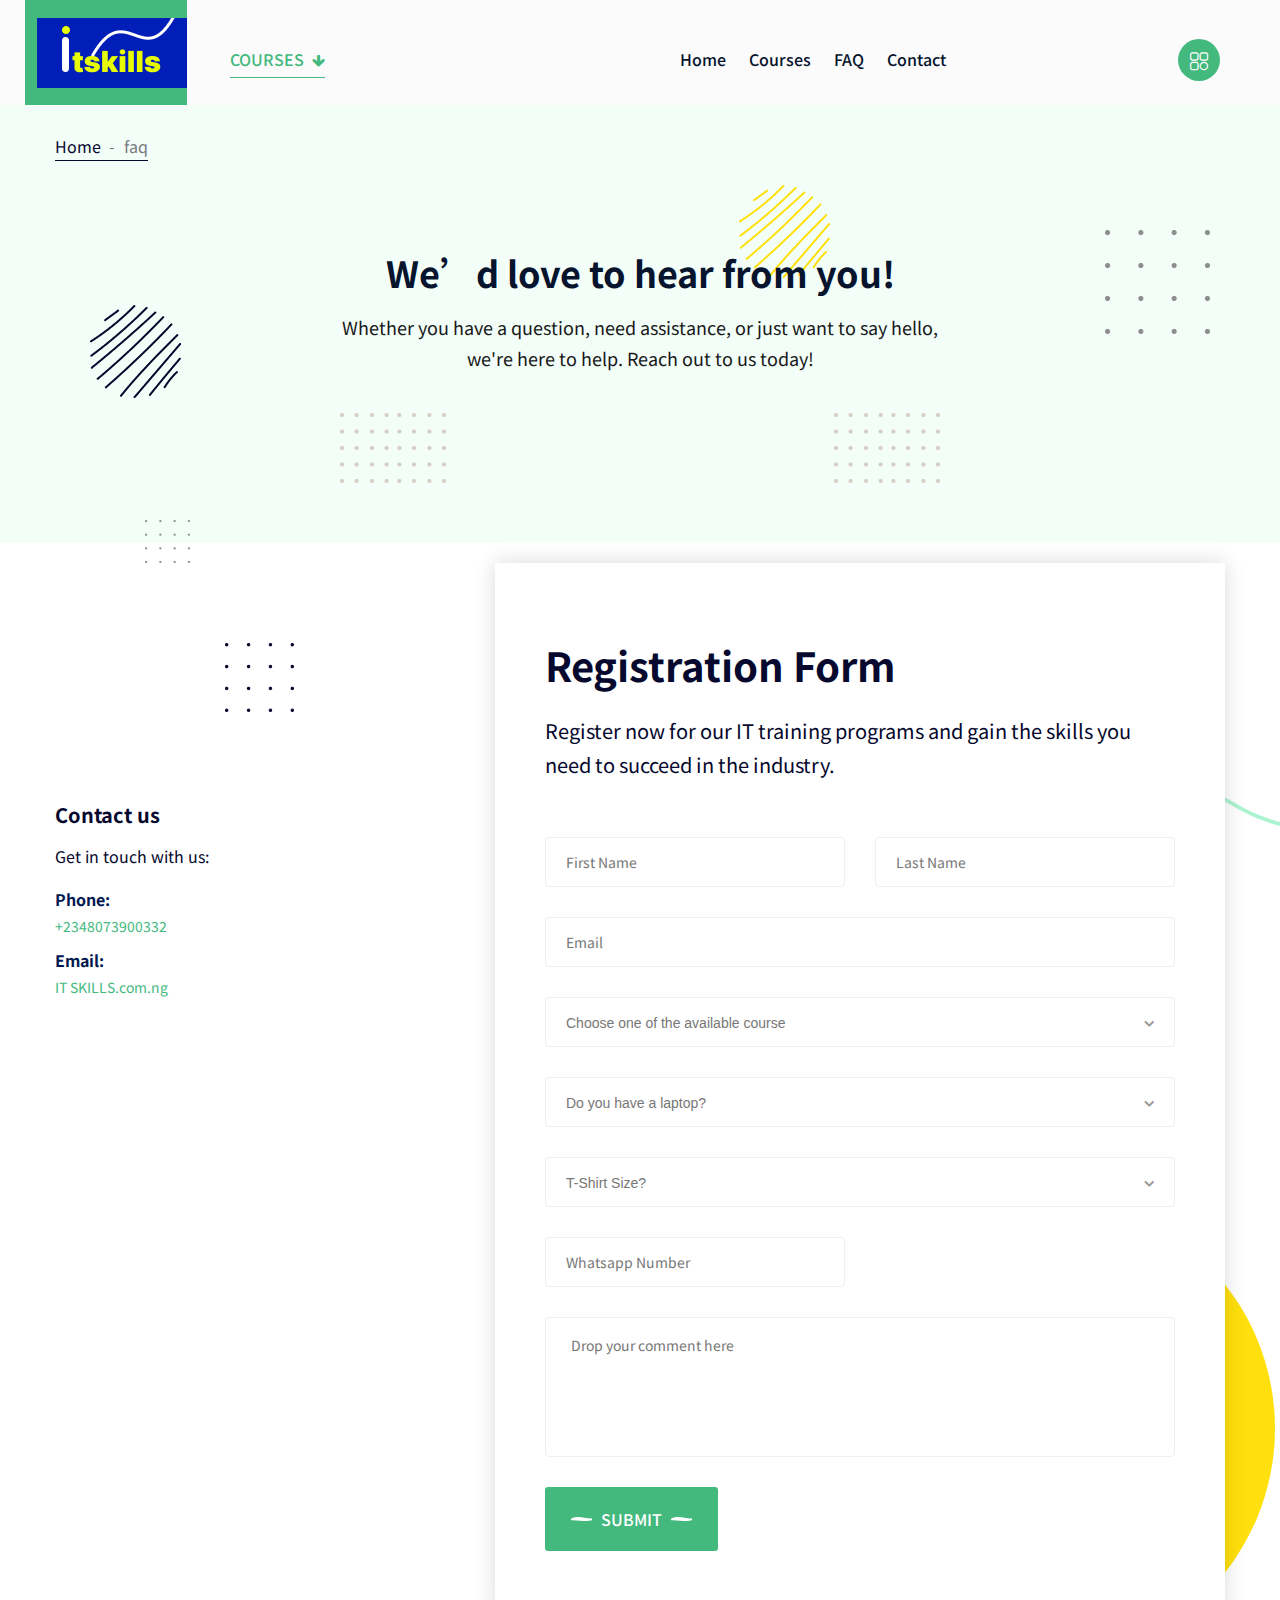
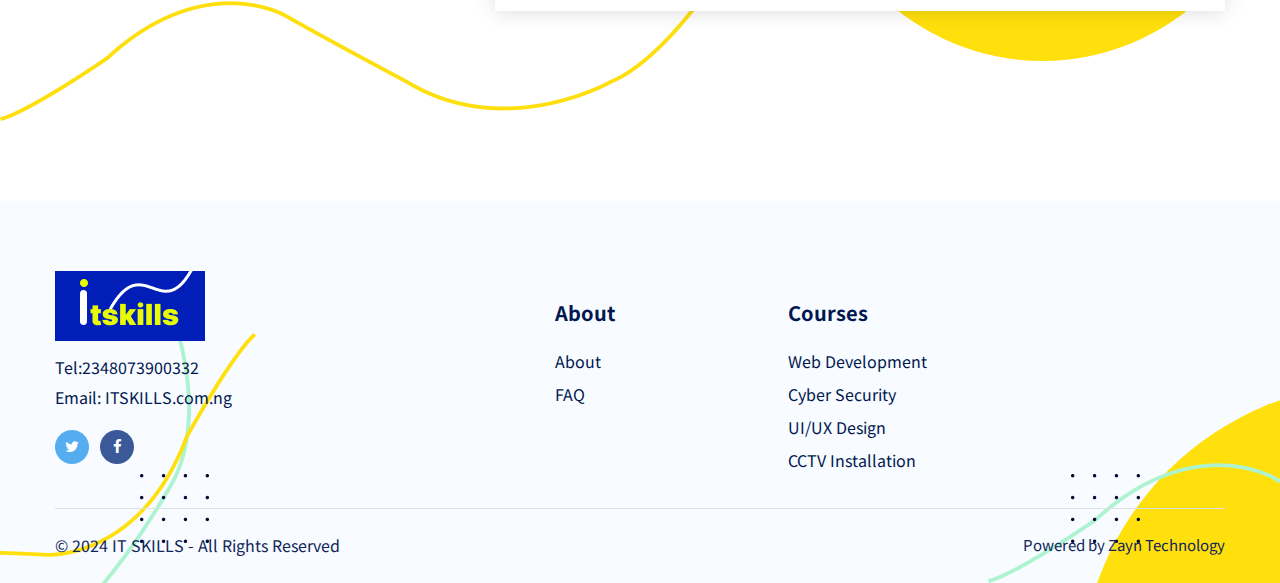
==== contact.html @ f3e45a1e "first commit" ====
<!DOCTYPE html>
<html>

<!-- Mirrored from themazine.com/html/Lebari_new/lebari/lebari/course-detail.html by HTTrack Website Copier/3.x [XR&CO'2014], Tue, 02 Jul 2024 22:36:53 GMT -->
<head>
<meta charset="utf-8">
<title>CONTACT US | IT SKILLS</title>
<!-- Stylesheets -->
<link href="css/bootstrap.css" rel="stylesheet">
<link href="css/style.css" rel="stylesheet">
<link href="css/responsive.css" rel="stylesheet">

<link href="https://fonts.googleapis.com/css2?family=Noto+Sans+TC:wght@100;300;400;500;700;900&amp;display=swap" rel="stylesheet">

<link rel="shortcut icon" href="images/favicon.png" type="image/x-icon">
<link rel="icon" href="images/favicon.png" type="image/x-icon">

<!-- Responsive -->
<meta http-equiv="X-UA-Compatible" content="IE=edge">
<meta name="viewport" content="width=device-width, initial-scale=1.0, maximum-scale=1.0, user-scalable=0">

<!--[if lt IE 9]><script src="https://cdnjs.cloudflare.com/ajax/libs/html5shiv/3.7.3/html5shiv.js"></script><![endif]-->
<!--[if lt IE 9]><script src="js/respond.js"></script><![endif]-->
</head>

<body class="hidden-bar-wrapper">

<div class="page-wrapper">
 	
    <!-- Preloader -->
    <div class="preloader"></div>
 	
 	<!-- Main Header / Header Style Two -->
	 <header class="main-header header-style-two">
    	
		<!--Header-Upper-->
        <div class="header-upper">
        	<div class="outer-container clearfix">
            	
				<div class="pull-left logo-box">
					<div class="logo"><a href="index.html"><img src="images/logo5.png" alt="" title=""></a></div>
				</div>
				
				<div class="nav-outer clearfix">
					<!--Mobile Navigation Toggler-->
					<div class="mobile-nav-toggler"><span class="icon flaticon-menu"></span></div>
					<!-- Main Menu -->
					<nav class="main-menu navbar-expand-md">
						<div class="navbar-header">
							<!-- Toggle Button -->    	
							<button class="navbar-toggler" type="button" data-toggle="collapse" data-target="#navbarSupportedContent" aria-controls="navbarSupportedContent" aria-expanded="false" aria-label="Toggle navigation">
								<span class="icon-bar"></span>
								<span class="icon-bar"></span>
								<span class="icon-bar"></span>
							</button>
						</div>
						
						<div class="navbar-collapse collapse clearfix" id="navbarSupportedContent">
							<ul class="navigation clearfix">
								<li class="dropdown has-mega-menu"><a href="#"><span>Courses <i class="fa fa-arrow-down"></i></span></a>
									<div class="mega-menu">
										<!-- Upper Box -->
										<div class="upper-box">
											<div class="page-links-box">
												<!-- <a href="course.html" class="link"><span class="icon flaticon-bullhorn"></span>UI/UX Design</a> -->
												<a href="course-detail -uiux.html" class="link"><span class="icon flaticon-cyclist"></span>UI/UX</a>
												<!-- <a href="course-3.html" class="link"><span class="icon flaticon-bar-chart"></span>Business</a> -->
												<a href="course-detail -web development.html" class="link"><span class="icon flaticon-software"></span>Web Development</a>
												<a href="course-detail -cybersecurity.html" class="link"><span class="icon flaticon-atom"></span>Cyber Security</a>
												<a href="course-detail -cctv.html" class="link"><span class="icon flaticon-webpage"></span>CCTV Installation</a>
												<!-- <a href="course-2.html" class="link"><span class="icon flaticon-language"></span>Language</a> -->
												<!-- <a href="course-3.html" class="link"><span class="icon flaticon-team"></span>Human Resources</a> -->
												<!-- <a href="course-4.html" class="link"><span class="icon flaticon-healthcare"></span>Health Care</a> -->
											</div>
										</div>
										<!-- Lower Box -->
										<div class="lower-box">
											<h3>Become an Instructor</h3>
											<div class="text">Seeking a highly skilled instructor to teach, Web development, UI/UX, <br>Cyber Security and CCTV Installation If you have expertise<br> in tyhis area and a passion for teaching, we'd love to hear from you.<br> Please email ITSKILLS.com.ng with your qualifications and experience. Let's inspire learning together!</div>
											<div class="btn-box">
												<a href="#" class="theme-btn btn-style-five">Start teaching today</a>
											</div>
											<div class="side-icon">
												<img src="images/resource/mega-menu-icon.png" alt="" />
											</div>
										</div>
									</div>
								</li>
								<li class=""><a href="index.html">Home</a>
									<!-- <ul>
										<li><a href="index.html">online course 1</a></li>
										<li><a href="index-2.html">online course 2</a></li>
										<li><a href="index-3.html">Coaching</a></li>
										<li><a href="index-4.html">Kindergarten</a></li>
										<li><a href="index-5.html">University <span class="new-page">New</span></a></li>
										<li class="dropdown"><a href="#">Header styles</a>
											<ul>
												<li><a href="index.html">Header Style 01</a></li>
												<li><a href="index-2.html">Header Style 02</a></li>
												<li><a href="index-3.html">Header Style 03</a></li>
												<li><a href="index-4.html">Header Style 04</a></li>
												<li><a href="index-5.html">Header Style 05 <span class="new-page">New</span></a></li>
											</ul>
										</li>
									</ul> -->
								</li>
								<li class=""><a href="course.html">Courses</a>
									<!-- <ul>
										<li><a href="course.html">Courses</a></li>
										<li><a href="course-2.html">Courses 02</a></li>
										<li><a href="course-3.html">Courses 03</a></li>
										<li><a href="course-4.html">Courses 04</a></li>
										<li><a href="course-detail.html">Courses Detail</a></li>
									</ul> -->
								</li>
								<li class=""><a href="faq.html">FAQ</a>
									<ul>
										<!-- <li><a href="about.html">About Us</a></li>
										<li><a href="faq.html">Faq</a></li> -->
										<!-- <li><a href="teacher.html">Teacher</a></li>
										<li><a href="profile.html">User Profile</a></li>
										<li><a href="membership.html">Membership</a></li>
										<li class="dropdown"><a href="#">Events</a>
											<ul>
												<li><a href="event.html">Events</a></li>
												<li><a href="event-detail.html">Events Detail</a></li>
											</ul>
										</li> -->
									</ul>
								</li>
								
								<!-- <li class="dropdown"><a href="#">Blog</a>
									<ul>
										<li><a href="blog.html">Our Blog</a></li>
										<li><a href="blog-list.html">Blog List</a></li>
										<li><a href="blog-detail.html">Blog Detail</a></li>
										<li><a href="not-found.html">Not Found</a></li>
									</ul>
								</li> -->
								<li><a href="contact.html">Contact</a></li>
								<!-- <li><a href="donation.html">Donation</a></li> -->
							</ul>
						</div>
					</nav>
					
					<!-- Main Menu End-->
					<div class="outer-box clearfix">
						
						<!-- Search -->
						<!-- <div class="search-box">
							<form method="post" action="https://themazine.com/html/Lebari_new/lebari/lebari/contact.html">
								<div class="form-group">
									<input type="search" name="search-field" value="" placeholder="Online course" required>
									<button type="submit"><span class="icon fa fa-search"></span></button>
								</div>
							</form>
						</div> -->
						
						<!-- Cart Box -->
						<!-- <div class="cart-box">
							<div class="dropdown">
								<button class="cart-box-btn dropdown-toggle" type="button" id="dropdownMenu1" data-toggle="dropdown" aria-haspopup="true" aria-expanded="false"><span class="flaticon-shopping-bag-1"></span><span class="total-cart">2</span></button>
								<div class="dropdown-menu pull-right cart-panel" aria-labelledby="dropdownMenu1">

									<div class="cart-product">
										<div class="inner">
											<div class="cross-icon"><span class="icon fa fa-remove"></span></div>
											<div class="image"><img src="images/resource/post-thumb-1.jpg" alt="" /></div>
											<h3><a href="shop-single.html">Product 01</a></h3>
											<div class="quantity-text">Quantity 1</div>
											<div class="price">$99.00</div>
										</div>
									</div>
									<div class="cart-product">
										<div class="inner">
											<div class="cross-icon"><span class="icon fa fa-remove"></span></div>
											<div class="image"><img src="images/resource/post-thumb-2.jpg" alt="" /></div>
											<h3><a href="shop-single.html">Product 02</a></h3>
											<div class="quantity-text">Quantity 1</div>
											<div class="price">$99.00</div>
										</div>
									</div>
									<div class="cart-total">Sub Total: <span>$198</span></div>
									<ul class="btns-boxed">
										<li><a href="shoping-cart.html">View Cart</a></li>
										<li><a href="checkout.html">CheckOut</a></li>
									</ul>

								</div>
							</div>
						</div> -->
						
						<!-- Nav Btn -->
						<div class="nav-btn navSidebar-button"><span class="icon flaticon-menu-4"></span></div>
							
					</div>
				</div>
				
            </div>
        </div>
        <!--End Header Upper-->
        
		<!-- Sticky Header  -->
        <div class="sticky-header">
            <div class="auto-container clearfix">
                <!--Logo-->
                <div class="logo pull-left">
                    <a href="index.html" title=""><img src="images/logo5.png" alt="" title=""></a>
                </div>
                <!--Right Col-->
                <div class="pull-right">
                    <!-- Main Menu -->
                    <nav class="main-menu">
                        <!--Keep This Empty / Menu will come through Javascript-->
                    </nav>
					<!-- Main Menu End-->
					
					<!-- Main Menu End-->
					<div class="outer-box clearfix">
						
					</div>
					
                </div>
            </div>
        </div>
		<!-- End Sticky Menu -->
    
		<!-- Mobile Menu  -->
        <div class="mobile-menu">
            <div class="menu-backdrop"></div>
            <div class="close-btn"><span class="icon flaticon-multiply"></span></div>
            
            <nav class="menu-box">
                <div class="nav-logo"><a href="index.html"><img src="images/logo5.png" alt="" title=""></a></div>
                <div class="menu-outer"><!--Here Menu Will Come Automatically Via Javascript / Same Menu as in Header--></div>
            </nav>
        </div><!-- End Mobile Menu -->
	
    </header>

    <!-- End Main Header -->
	
	<!-- Sidebar Cart Item -->
	<div class="xs-sidebar-group info-group">
		<div class="xs-overlay xs-bg-black"></div>
		<div class="xs-sidebar-widget">
			<div class="sidebar-widget-container">
				<div class="widget-heading">
					<a href="#" class="close-side-widget">
						X
					</a>
				</div>
				<div class="sidebar-textwidget">
					
					<!-- Sidebar Info Content -->
					<div class="sidebar-info-contents">
						<div class="content-inner">
							<div class="logo">
								<a href="index.html"><img src="images/logo5.png" alt="" /></a>
							</div>
							<div class="content-box">
								<h2>About Us</h2>
								<p class="text">Our approach combines the latest research with interactive, real-world training, empowering individuals with the knowledge, skills and expertise necessary to drive meaningful transformation and achieve lasting impact.<br><br>ITSKILLS is a subsidiary of Zayn Technology</p>
								<a href="#" class="theme-btn btn-style-two"><span class="txt">Consultation</span></a>
							</div>
							<div class="contact-info">
								<h2>Contact Info</h2>
								<ul class="list-style-two">
									<li><span class="icon fa fa-location-arrow"></span>Harmony Estate Ajah, Lekki Lagos State Nigeria</li>
									<li><span class="icon fa fa-location-arrow"></span>NO 3 Church Road Opposite ECWA Church Gaa-Akanbi Ilorin Kwara State Nigeria</li>
									<li><span class="icon fa fa-phone"></span>(234) 8073900332</li>
									<li><span class="icon fa fa-envelope"></span>ITSKILLS.com.ng</li>
									<li><span class="icon fa fa-clock-o"></span>Week Days: 09.00 to 18.00 Friday: Closed</li>
								</ul>
							</div>
							<!-- Social Box -->
							<ul class="social-box">
								<li class="facebook"><a href="#" class="fa fa-facebook-f"></a></li>
								<li class="twitter"><a href="#" class="fa fa-twitter"></a></li>
								<li class="linkedin"><a href="#" class="fa fa-linkedin"></a></li>
								<li class="instagram"><a href="#" class="fa fa-instagram"></a></li>
								<!-- <li class="youtube"><a href="#" class="fa fa-youtube"></a></li> -->
							</ul>
						</div>
					</div>
					
				</div>
			</div>
		</div>
	</div>
	<!-- END sidebar widget item -->
     <!-- Page Title Section -->
    <section class="page-title-section">
		<div class="icon-layer-one" style="background-image: url(images/icons/icon-5.png)"></div>
		<div class="icon-layer-two" style="background-image: url(images/icons/icon-6.png)"></div>
		<div class="icon-layer-three" style="background-image: url(images/icons/icon-4.png)"></div>
		<div class="icon-layer-four" style="background-image: url(images/icons/icon-7.png)"></div>
		<div class="icon-layer-five" style="background-image: url(images/icons/icon-7.png)"></div>
		<div class="icon-layer-six" style="background-image: url(images/icons/icon-8.png)"></div>
		<div class="auto-container">
			<!-- Page Breadcrumb -->
			<ul class="page-breadcrumb">
				<li><a href="index.html">Home</a></li>
				<li>faq</li>
			</ul>
            <div class="content-box">
				<h2>We’d love to hear from you!</h2>
				<div class="text">Whether you have a question, need assistance, or just want to say hello, <br>we're here to help. Reach out to us today! </div>
			</div>
		</div>
	</section>
	<!-- End Page Title Section -->
	
	<!-- Cource Detail Banner Section -->
    <section class="contact-section">
		<div class="pattern-layer" style="background-image:url(images/background/pattern-19.png)"></div>
		<div class="pattern-layer-two" style="background-image:url(images/background/pattern-20.png)"></div>
		<div class="icon-layer-two" style="background-image:url(images/icons/icon-2.png)"></div>
		<div class="icon-layer-three" style="background-image:url(images/icons/icon-2.png)"></div>
		<div class="auto-container">
			<div class="row clearfix">
				
				<!-- Info Column -->
				<div class="info-column col-lg-4 col-md-12 col-sm-12">
					<div class="inner-column">
						<div class="icon-layer" style="background-image:url(images/icons/icon-2.png)"></div>
						<div class="image">
							<img src="images/resource/contact.html" alt="" />
						</div>
						<h5>Contact us</h5>
						<p> Get in touch with us:</p>
						<ul class="contact-list">
							<li>
								<strong>Phone:</strong>
								<a href="tel:+2348073900332">+2348073900332</a>
							</li>
							<li>
								<strong>Email:</strong>
								<a href="mailo:IT SKILLS.com.ng">IT SKILLS.com.ng</a>
							</li>
						</ul>
					</div>
				</div>
				
				<!-- Form Column -->
				<div class="form-column col-lg-8 col-md-12 col-sm-12">
					<div class="inner-column">
						<div class="color-layer"></div>
						<!-- Sec Title -->
						<div class="sec-title">
							<h2> Registration Form</h2>
							<div class="text">Register now for our IT training programs and gain the skills you need to succeed in the industry.</div>
						</div>
						
						<!-- Default Form -->
						<div class="default-form">
							<form method="post" action="https://formspree.io/f/movavjgv">
								<div class="row clearfix">
								
									<!-- Form Group -->
									<div class="form-group col-lg-6 col-md-6 col-sm-12">
										<input type="text" name="username" value="" placeholder="First Name" required>
									</div>
									
									<!-- Form Group -->
									<div class="form-group col-lg-6 col-md-6 col-sm-12">
										<input type="text" name="lastname" value="" placeholder="Last Name" required>
									</div>
									
									<!-- Form Group -->
									<div class="form-group col-lg-12 col-md-12 col-sm-12">
										<input type="email" name="email" value="" placeholder="Email" required>
									</div>
									
									<!-- Form Group -->
									<div class="form-group col-lg-12 col-md-12 col-sm-12">
										<select name="country" class="custom-select-box">
											<option>Choose one of the available course</option>
											<option>Web Development</option>
											<option>Cyber Security</option>
											<option>UI/UX Design</option>
											<option>CCTV Installation</option>
										</select>
									</div>
									<!-- Form Group -->
									<div class="form-group col-lg-12 col-md-12 col-sm-12">
										<select name="laptop" class="custom-select-box">
											<option>Do you have a laptop?</option>
											<option>YES</option>
											<option>NO</option>
											<!-- <option>UI/UX Design</option>
											<option>CCTV Installation</option> -->
										</select>
									</div>

									<div class="form-group col-lg-12 col-md-12 col-sm-12">
										<select name="Size" class="custom-select-box">
											<option>T-Shirt Size?</option>
											<option>S</option>
											<option>M</option>
											<option>L</option>
											<option>XXL</option>
											<option>XXXL</option>
										</select>
									</div>
									
									<!-- Form Group -->
									<div class="form-group col-lg-6 col-md-6 col-sm-12">
										<input type="text" name="date" value="" placeholder="Whatsapp Number" required>
									</div>
									
									<!-- Form Group -->
									<!-- <div class="form-group col-lg-6 col-md-6 col-sm-12">
										<input type="text" name="time" value="" placeholder="Time" required>
									</div> -->
									
									<!-- Form Group -->
									<div class="form-group col-lg-12 col-md-12 col-sm-12">
										<textarea placeholder="Drop your comment here"></textarea>
									</div>
									
									<div class="form-group col-lg-12 col-md-12 col-sm-12">
										<button type="submit" class="theme-btn btn-style-one"><span class="txt">Submit</span></button>
									</div>
                                </div>
                            </form>
                        </div>
						
					</div>
				</div>
				
			</div>
		</div>
	</section>
	<!-- End Cource Detail Banner Section -->
	
	<!-- Course Detail Section -->
	
	<!-- End Course Detail Section -->
	
	<!-- Main Footer -->
    <footer class="main-footer">
		<div class="circle-layer"></div>
		<div class="pattern-layer-one" style="background-image: url(images/background/pattern-12.png)"></div>
		<div class="pattern-layer-two" style="background-image: url(images/background/pattern-13.png)"></div>
		<div class="pattern-layer-three" style="background-image: url(images/background/pattern-14.png)"></div>
		<div class="pattern-layer-four" style="background-image: url(images/background/pattern-13.png)"></div>
    	<div class="auto-container">
        	<!--Widgets Section-->
            <div class="widgets-section">
            	<div class="row clearfix">
                	
					<!-- Footer Column -->
					<div class="footer-column col-lg-5 col-md-12 col-sm-12">
						<div class="footer-widget logo-widget">
							<div class="logo">
								<a href="index.html"><img src="images/logo5.png" alt="" /></a>
							</div>
							<ul class="info-list">
								<li>Tel:<a href="tel:+2348073900332">2348073900332</a></li>
								<li>Email:<a href="mailto:ITSKILLS.com.ng"> ITSKILLS.com.ng</a></li>
							</ul>
							<!-- Social Box -->
							<ul class="social-box">
								<li class="twitter"><a target="_blank" href="http://twitter.com/" class="fa fa-twitter"></a></li>
								<!-- <li class="pinterest"><a target="_blank" href="http://pinterest.com/" class="fa fa-pinterest-p"></a></li> -->
								<li class="facebook"><a target="_blank" href="http://facebook.com/" class="fa fa-facebook-f"></a></li>
								<!-- <li class="dribbble"><a target="_blank" href="http://dribbble.com/" class="fa fa-dribbble"></a></li> -->
							</ul>
							<!-- <div class="text">Get started now and take advantage of <br> our 30 day free trial today.</div> -->
						</div>
					</div>
					
					<!-- Footer Column -->
					<div class="footer-column col-lg-7 col-md-12 col-sm-12">
						<div class="row clearfix">
							
							<!-- Column -->
							<div class="column col-lg-4 col-md-4 col-sm-12">
								<h5>About</h5>
								<ul class="list">
									<li><a href="#">About</a></li>
									<li><a href="#">FAQ</a></li>
									<!-- <li><a href="#">Impact</a></li>
									<li><a href="#">Our team</a></li>
									<li><a href="#">Our interns</a></li> -->
								</ul>
							</div>
							<!-- Column -->
							<div class="column col-lg-4 col-md-4 col-sm-12">
								<h5>Courses</h5>
								<ul class="list">
									<li><a href="#">Web Development</a></li>
									<li><a href="#">Cyber Security</a></li>
									<li><a href="#">UI/UX Design</a></li>
									<li><a href="#">CCTV Installation</a></li>
									<!-- <li><a href="#">Academy</a></li> -->
								</ul>
							</div>
							<!-- Column -->
							<!-- <div class="column col-lg-4 col-md-4 col-sm-12">
								<h5>Courses</h5>
								<ul class="list">
									<li><a href="#">Khan Kids app</a></li>
									<li><a href="#">Science & engineering</a></li>
									<li><a href="#">Computing</a></li>
									<li><a href="#">Arts & humanities</a></li>
									<li><a href="#">Economics & finance</a></li>
								</ul>
							</div> -->
							
						</div>
					</div>
					
				</div>
			</div>
			
			<!-- Lower Box -->
            <!-- <div class="lower-box">
            	<div class="row clearfix">
					<div class="col-lg-6 col-lg-6 col-sm-12">
					
						<div class="subscribe-form">
							<h6>Newsletter</h6>
							<form method="post" action="https://themazine.com/html/Lebari_new/lebari/lebari/contact.html">
								<div class="form-group">
									<input type="email" name="email" value="" placeholder="Your email" required>
									<button type="submit" class="submit-btn"><span class="icon flaticon-right-arrow-2"></span></button>
								</div>
							</form>
						</div>
					</div>
					<div class="col-lg-6 col-lg-6 col-sm-12">
						<div class="text">Need to train your team? We offer flexible, cost-effective <br> group memberships for your business, school,</div>
						<a href="#" class="singup">Free Singup</a>
					</div>
				</div>
			</div> -->
			
			<!-- Footer Bottom -->
			<div class="footer-bottom">
				<div class="row clearfix">
					
					<!-- Copyright Column -->
					<div class="copyright-column col-lg-6 col-md-12 col-sm-12">
						<div class="copyright">© 2024 IT SKILLS - All Rights Reserved
                        </div>
					</div>
					
					<!-- Nav Column -->
					<div class="nav-column col-lg-6 col-md-12 col-sm-12">
						<ul>
							<li><a href="about.html">Powered by Zayn Technology</a></li>
							<!-- <li><a href="about.html">Privacy Policy</a></li> -->
						</ul>
					</div>
					
				</div>
			</div>
			
		</div>
	</footer>
	
</div>
<!--End pagewrapper-->

<!--Scroll to top-->
<div class="scroll-to-top scroll-to-target" data-target="html"><span class="fa fa-arrow-up"></span></div>

<script src="js/jquery.js"></script>
<script src="js/popper.min.js"></script>
<script src="js/bootstrap.min.js"></script>
<script src="js/jquery.mCustomScrollbar.concat.min.js"></script>
<script src="js/jquery.fancybox.js"></script>
<script src="js/appear.js"></script>
<script src="js/parallax.min.js"></script>
<script src="js/tilt.jquery.min.js"></script>
<script src="js/jquery.paroller.min.js"></script>
<script src="js/owl.js"></script>
<script src="js/wow.js"></script>
<script src="js/nav-tool.js"></script>
<script src="js/jquery-ui.js"></script>
<script src="js/script.js"></script>

</body>

<!-- Mirrored from themazine.com/html/Lebari_new/lebari/lebari/course-detail.html by HTTrack Website Copier/3.x [XR&CO'2014], Tue, 02 Jul 2024 22:36:59 GMT -->
</html>
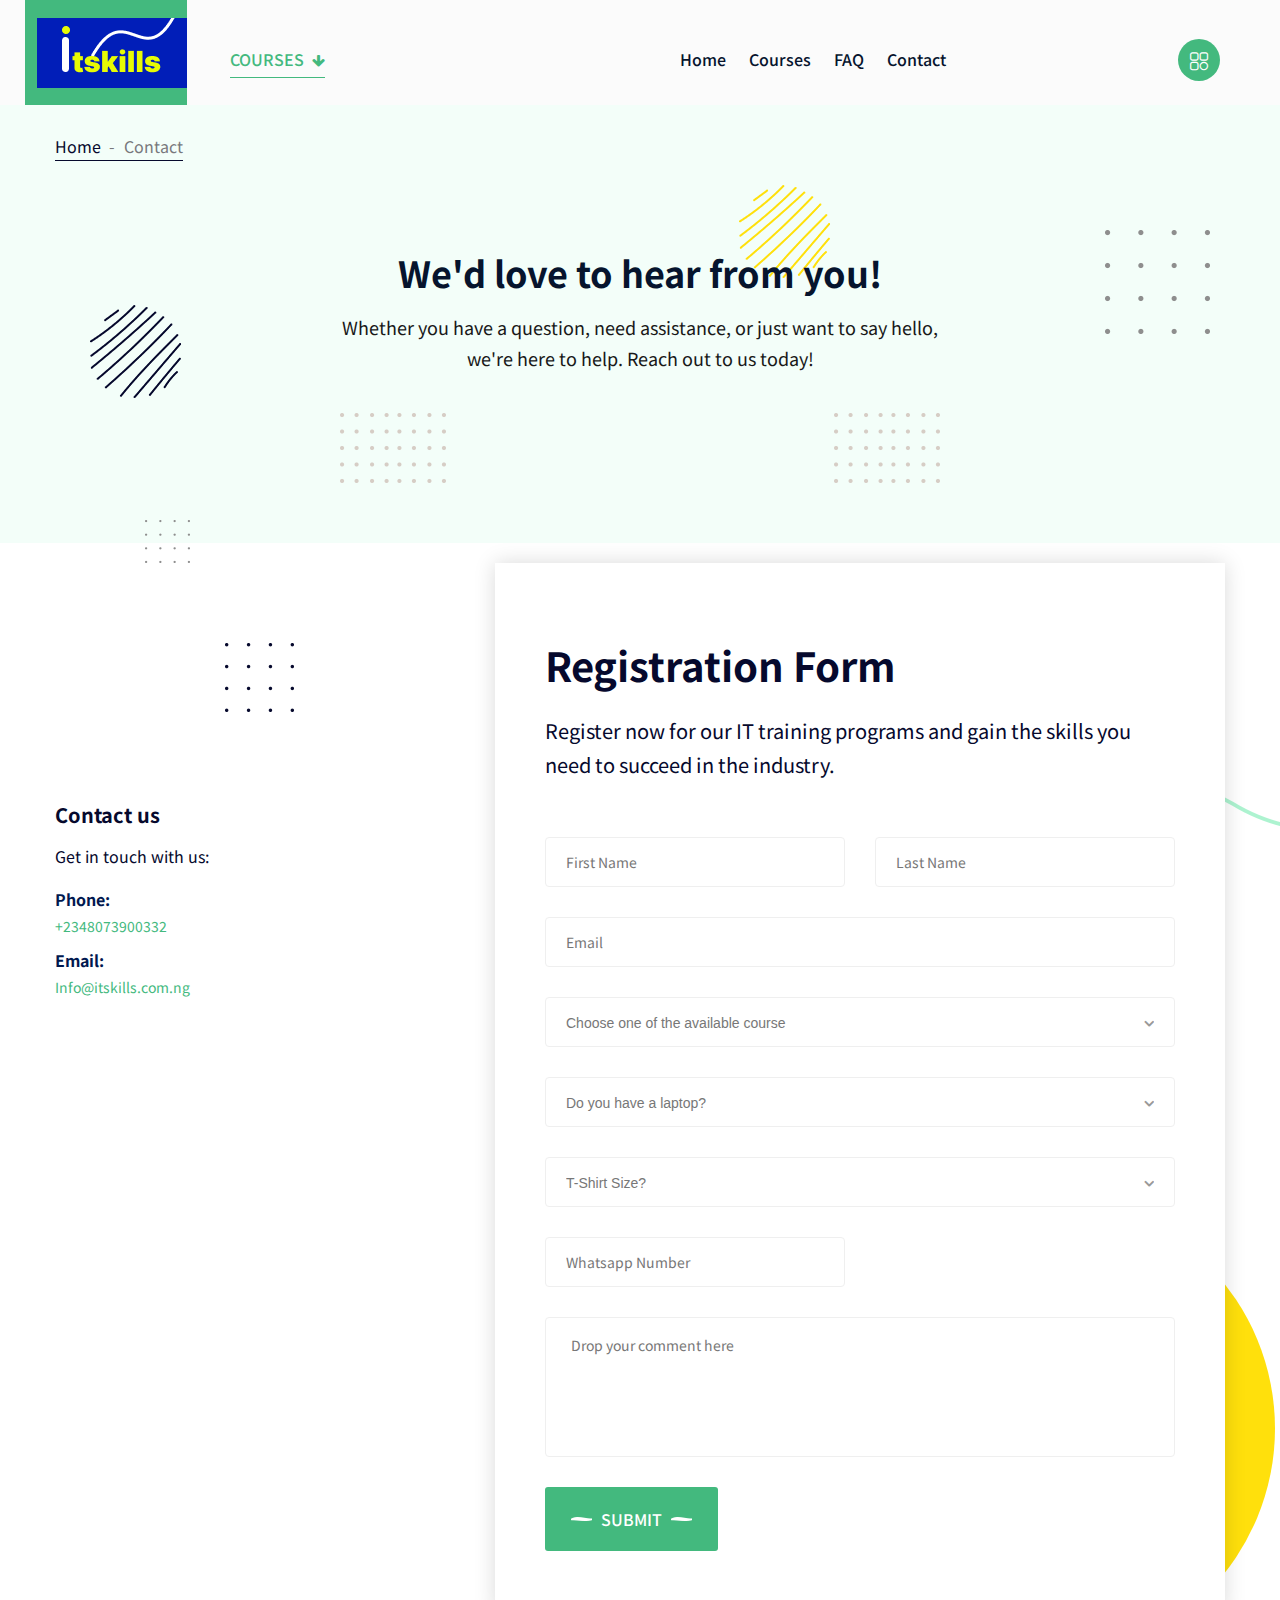
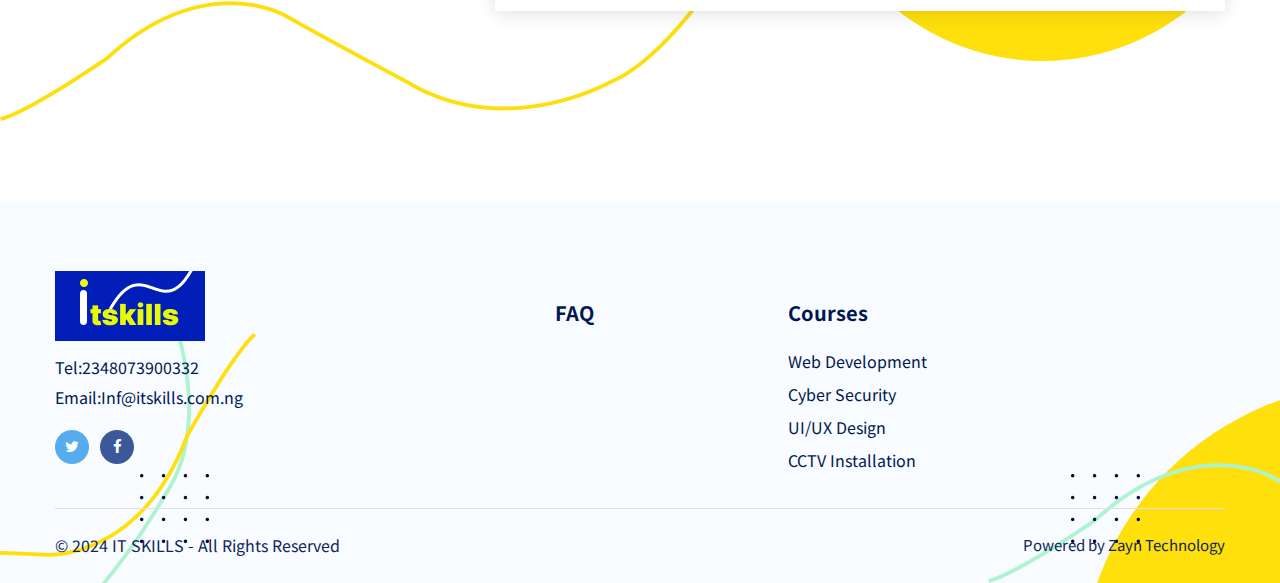
==== commit 3cc56e9b: "last philip" ====
--- a/contact.html
+++ b/contact.html
@@ -12,8 +12,8 @@
 
 <link href="https://fonts.googleapis.com/css2?family=Noto+Sans+TC:wght@100;300;400;500;700;900&amp;display=swap" rel="stylesheet">
 
-<link rel="shortcut icon" href="images/favicon.png" type="image/x-icon">
-<link rel="icon" href="images/favicon.png" type="image/x-icon">
+<link rel="shortcut icon" href="images/logo5.png" type="image/x-icon">
+<link rel="icon" href="images/logo5.png" type="image/x-icon">
 
 <!-- Responsive -->
 <meta http-equiv="X-UA-Compatible" content="IE=edge">
@@ -28,7 +28,7 @@
 <div class="page-wrapper">
  	
     <!-- Preloader -->
-    <div class="preloader"></div>
+    <!-- <div class="preloader"></div> -->
  	
  	<!-- Main Header / Header Style Two -->
 	 <header class="main-header header-style-two">
@@ -76,7 +76,7 @@
 										<!-- Lower Box -->
 										<div class="lower-box">
 											<h3>Become an Instructor</h3>
-											<div class="text">Seeking a highly skilled instructor to teach, Web development, UI/UX, <br>Cyber Security and CCTV Installation If you have expertise<br> in tyhis area and a passion for teaching, we'd love to hear from you.<br> Please email ITSKILLS.com.ng with your qualifications and experience. Let's inspire learning together!</div>
+											<div class="text">Seeking a highly skilled instructor to teach, Web development, UI/UX, <br>Cyber Security and CCTV Installation If you have expertise<br> in tyhis area and a passion for teaching, we'd love to hear from you.<br> Please email ITSKILLS at Info@itskills.com.ng with your qualifications and experience. Let's inspire learning together!</div>
 											<div class="btn-box">
 												<a href="#" class="theme-btn btn-style-five">Start teaching today</a>
 											</div>
@@ -301,10 +301,10 @@
 			<!-- Page Breadcrumb -->
 			<ul class="page-breadcrumb">
 				<li><a href="index.html">Home</a></li>
-				<li>faq</li>
+				<li>Contact</li>
 			</ul>
             <div class="content-box">
-				<h2>We’d love to hear from you!</h2>
+				<h2>We'd love to hear from you!</h2>
 				<div class="text">Whether you have a question, need assistance, or just want to say hello, <br>we're here to help. Reach out to us today! </div>
 			</div>
 		</div>
@@ -336,7 +336,7 @@
 							</li>
 							<li>
 								<strong>Email:</strong>
-								<a href="mailo:IT SKILLS.com.ng">IT SKILLS.com.ng</a>
+								<a href="mailo:Info@itskills.com.ng">Info@itskills.com.ng</a>
 							</li>
 						</ul>
 					</div>
@@ -458,7 +458,7 @@
 							</div>
 							<ul class="info-list">
 								<li>Tel:<a href="tel:+2348073900332">2348073900332</a></li>
-								<li>Email:<a href="mailto:ITSKILLS.com.ng"> ITSKILLS.com.ng</a></li>
+								<li>Email:<a href="mailto:Info@itskills.com.ng">Inf@itskills.com.ng</a></li>
 							</ul>
 							<!-- Social Box -->
 							<ul class="social-box">
@@ -477,10 +477,10 @@
 							
 							<!-- Column -->
 							<div class="column col-lg-4 col-md-4 col-sm-12">
-								<h5>About</h5>
+								<h5>FAQ</h5>
 								<ul class="list">
-									<li><a href="#">About</a></li>
-									<li><a href="#">FAQ</a></li>
+									<!-- <li><a href="#">About</a></li>
+									<li><a href="#">FAQ</a></li> -->
 									<!-- <li><a href="#">Impact</a></li>
 									<li><a href="#">Our team</a></li>
 									<li><a href="#">Our interns</a></li> -->
@@ -490,10 +490,10 @@
 							<div class="column col-lg-4 col-md-4 col-sm-12">
 								<h5>Courses</h5>
 								<ul class="list">
-									<li><a href="#">Web Development</a></li>
-									<li><a href="#">Cyber Security</a></li>
-									<li><a href="#">UI/UX Design</a></li>
-									<li><a href="#">CCTV Installation</a></li>
+									<li><a href="course-detail -web development.html">Web Development</a></li>
+									<li><a href="course-detail -cybersecurity.html">Cyber Security</a></li>
+									<li><a href="course-detail -uiux.html">UI/UX Design</a></li>
+									<li><a href="course-detail -cctv.html">CCTV Installation</a></li>
 									<!-- <li><a href="#">Academy</a></li> -->
 								</ul>
 							</div>
@@ -550,7 +550,7 @@
 					<!-- Nav Column -->
 					<div class="nav-column col-lg-6 col-md-12 col-sm-12">
 						<ul>
-							<li><a href="about.html">Powered by Zayn Technology</a></li>
+							<li><a href="https://zayntechnology.com.ng">Powered by Zayn Technology</a></li>
 							<!-- <li><a href="about.html">Privacy Policy</a></li> -->
 						</ul>
 					</div>
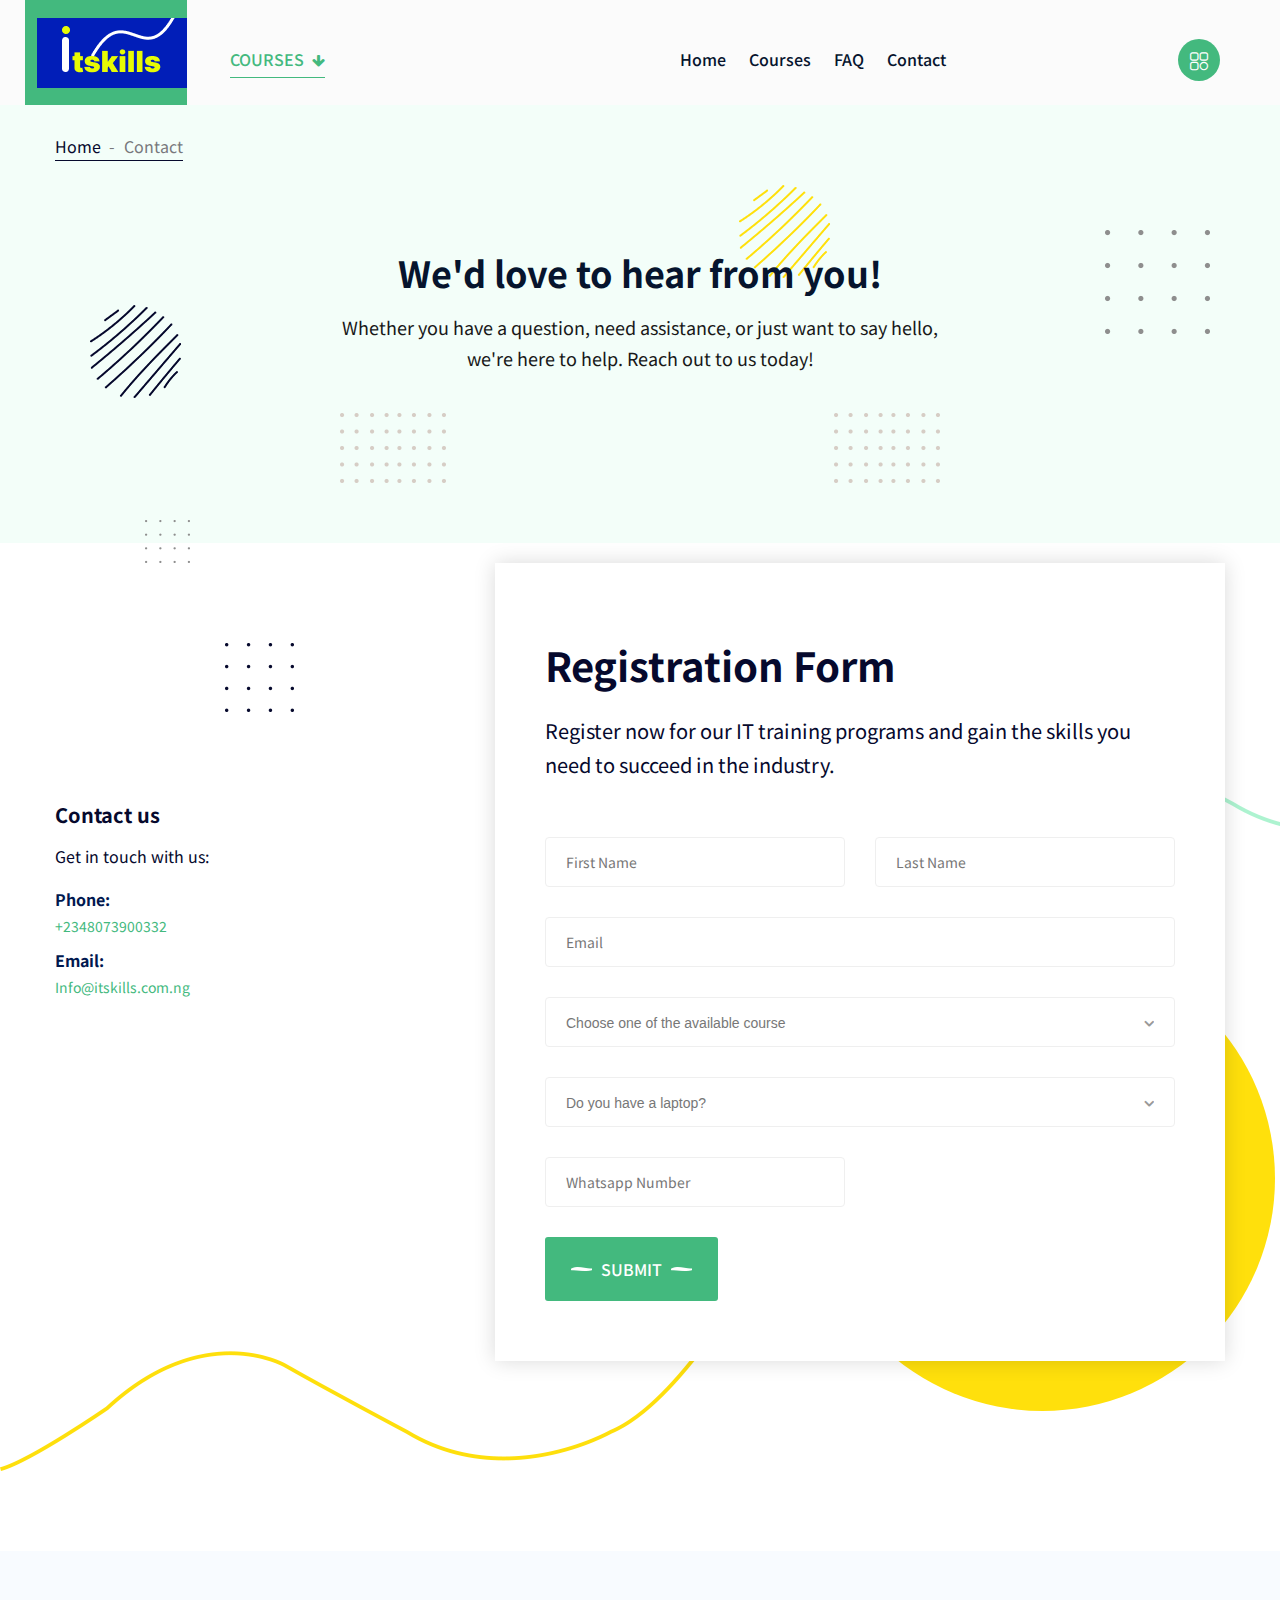
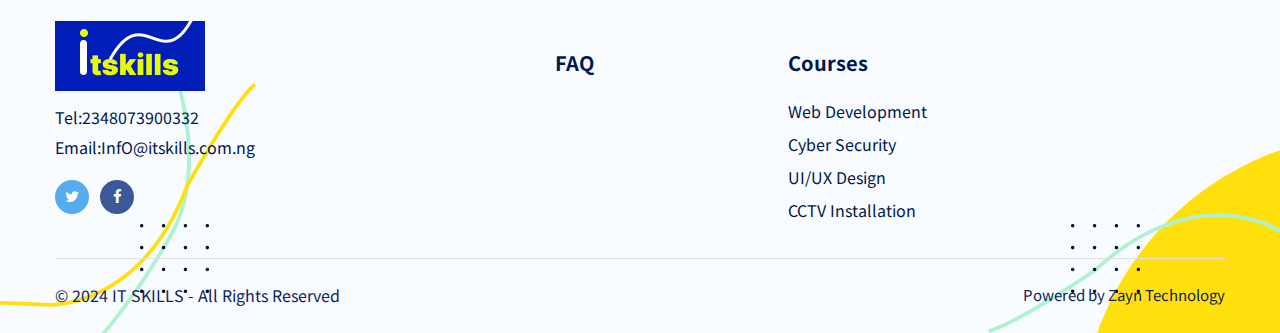
==== commit 94366c7a: "last philip" ====
--- a/contact.html
+++ b/contact.html
@@ -393,7 +393,7 @@
 										</select>
 									</div>
 
-									<div class="form-group col-lg-12 col-md-12 col-sm-12">
+									<!-- <div class="form-group col-lg-12 col-md-12 col-sm-12">
 										<select name="Size" class="custom-select-box">
 											<option>T-Shirt Size?</option>
 											<option>S</option>
@@ -402,11 +402,11 @@
 											<option>XXL</option>
 											<option>XXXL</option>
 										</select>
-									</div>
+									</div> -->
 									
 									<!-- Form Group -->
 									<div class="form-group col-lg-6 col-md-6 col-sm-12">
-										<input type="text" name="date" value="" placeholder="Whatsapp Number" required>
+										<input type="text" name="Whatsapp" value="" placeholder="Whatsapp Number" required>
 									</div>
 									
 									<!-- Form Group -->
@@ -415,9 +415,9 @@
 									</div> -->
 									
 									<!-- Form Group -->
-									<div class="form-group col-lg-12 col-md-12 col-sm-12">
+									<!-- <div class="form-group col-lg-12 col-md-12 col-sm-12">
 										<textarea placeholder="Drop your comment here"></textarea>
-									</div>
+									</div> -->
 									
 									<div class="form-group col-lg-12 col-md-12 col-sm-12">
 										<button type="submit" class="theme-btn btn-style-one"><span class="txt">Submit</span></button>
@@ -458,7 +458,7 @@
 							</div>
 							<ul class="info-list">
 								<li>Tel:<a href="tel:+2348073900332">2348073900332</a></li>
-								<li>Email:<a href="mailto:Info@itskills.com.ng">Inf@itskills.com.ng</a></li>
+								<li>Email:<a href="mailto:Info@itskills.com.ng">InfO@itskills.com.ng</a></li>
 							</ul>
 							<!-- Social Box -->
 							<ul class="social-box">
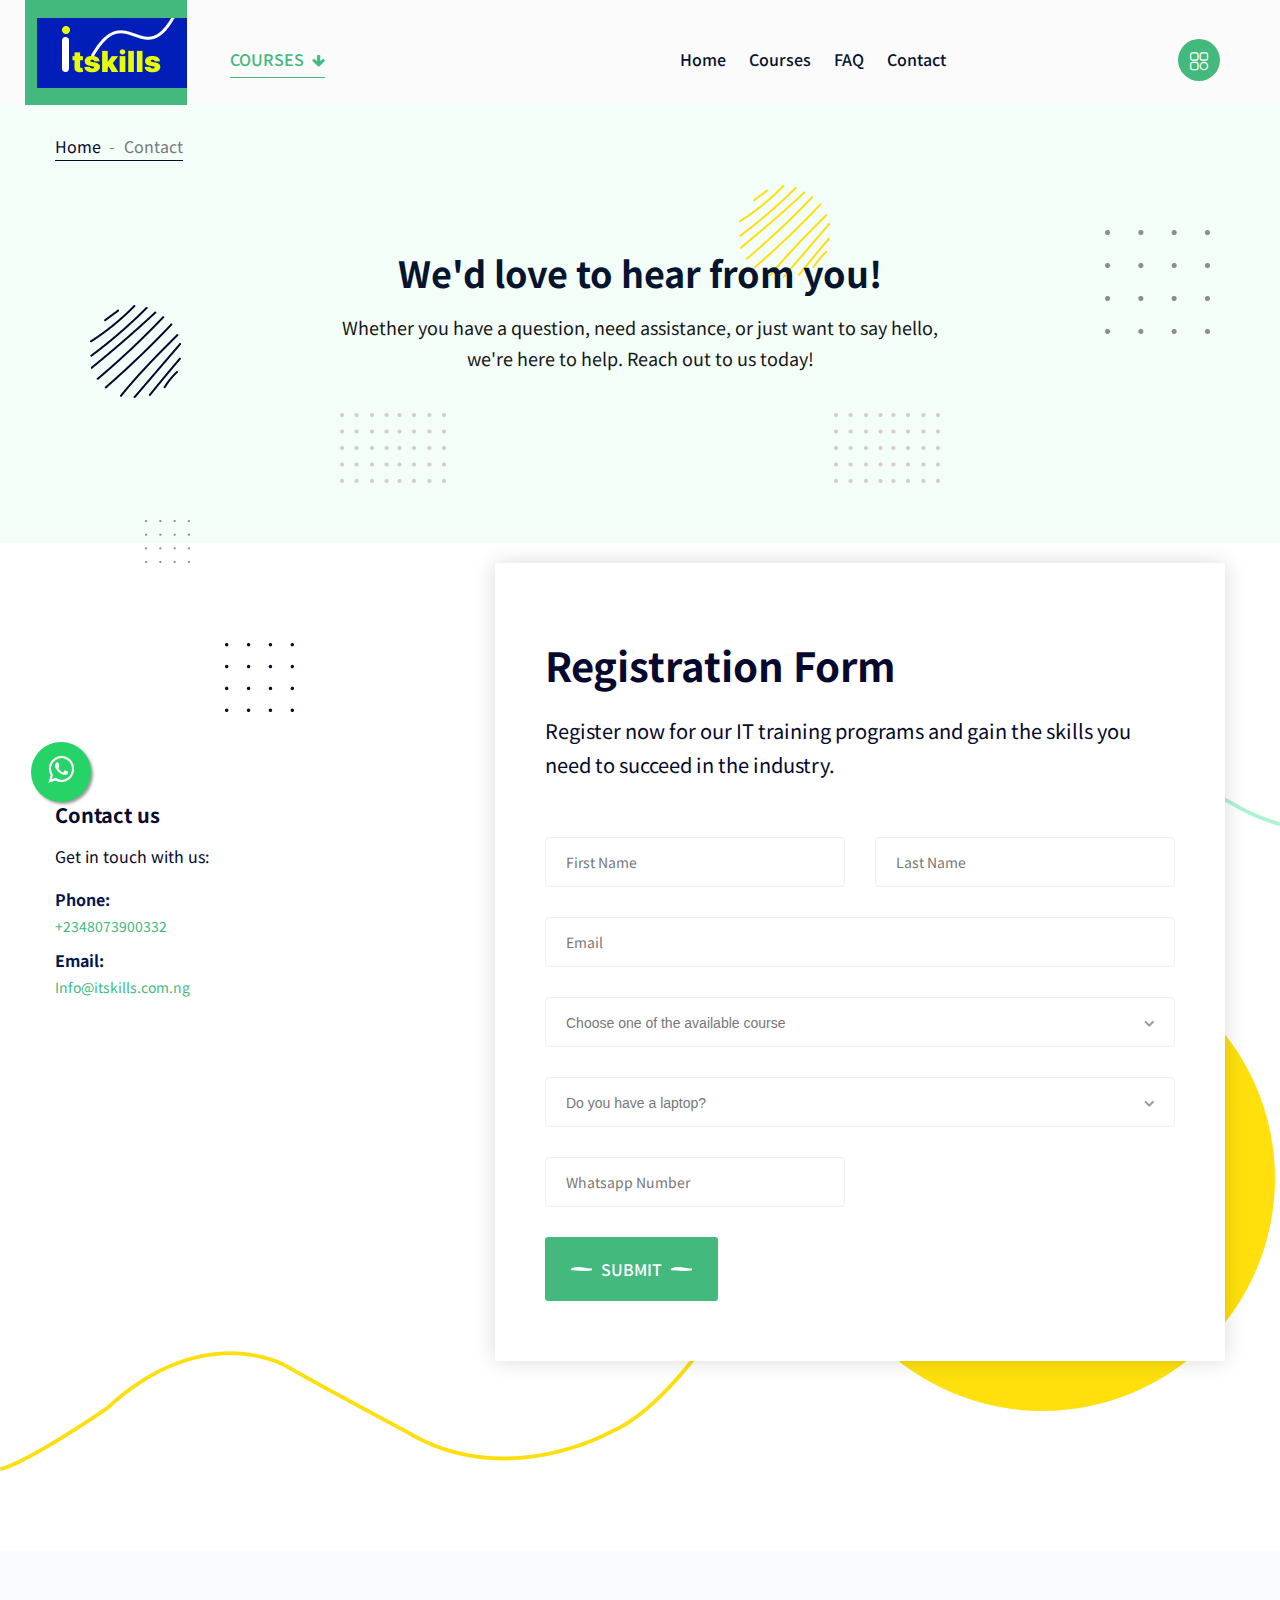
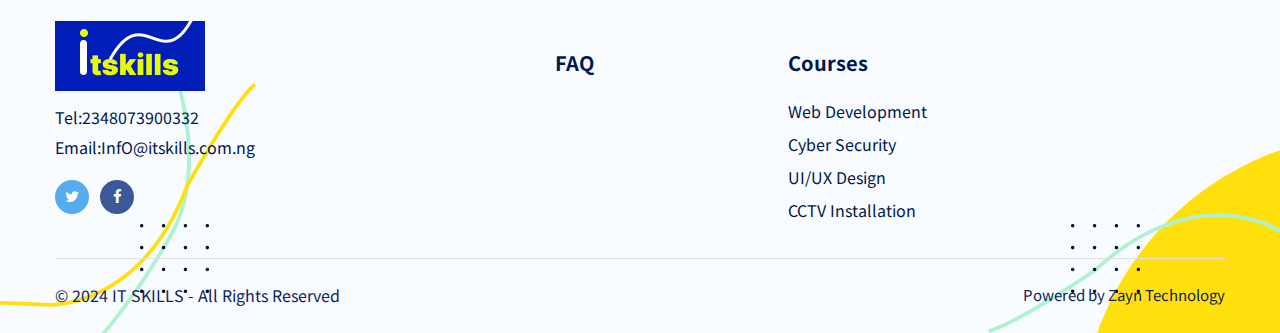
==== commit d406a644: "last philip" ====
--- a/contact.html
+++ b/contact.html
@@ -24,6 +24,19 @@
 </head>
 
 <body class="hidden-bar-wrapper">
+	<!--Start of Tawk.to Script-->
+<script type="text/javascript">
+	var Tawk_API=Tawk_API||{}, Tawk_LoadStart=new Date();
+	(function(){
+	var s1=document.createElement("script"),s0=document.getElementsByTagName("script")[0];
+	s1.async=true;
+	s1.src='https://embed.tawk.to/66b1ef621601a2195ba14d00/1i4jgu6h3';
+	s1.charset='UTF-8';
+	s1.setAttribute('crossorigin','*');
+	s0.parentNode.insertBefore(s1,s0);
+	})();
+	</script>
+	<!--End of Tawk.to Script-->
 
 <div class="page-wrapper">
  	
@@ -562,6 +575,14 @@
 	</footer>
 	
 </div>
+<a
+		href="https://wa.me/2348073900332"
+		class="whatsapp_float"
+		target="_blank"
+		rel="noopener noreferrer"
+	  >
+		<i class="fa fa-whatsapp whatsapp-icon"></i>
+	  </a>
 <!--End pagewrapper-->
 
 <!--Scroll to top-->
--- a/css/style.css
+++ b/css/style.css
@@ -2150,8 +2150,8 @@
 
 .scroll-to-top{
 	position:fixed;
-	bottom:15px;
-	right:15px;
+	bottom:110px;
+	right:35px;
 	width:40px;
 	height:40px;
 	color:#ffffff;
@@ -17343,4 +17343,45 @@
 	width:285px;
 	height:174px;
 	background-repeat:no-repeat;
-}+}
+
+
+.whatsapp_float {
+	position: fixed;
+	width: 60px;
+	height: 60px;
+	bottom: 98px;
+	left: 31px;
+	background-color: #25d366;
+	color: #fff;
+	border-radius: 50px;
+	text-align: center;
+	font-size: 30px;
+	box-shadow: 2px 2px 3px #999;
+	z-index: 100;
+  }
+  .whatsapp_float:hover {
+	color: green;
+  }
+  .whatsapp-icon:hover {
+	color: green;
+  }
+  
+  .whatsapp-icon {
+	margin-top: 16px;
+  }
+  
+  /* for mobile */
+  @media screen and (max-width: 767px) {
+	.whatsapp-icon {
+	  margin-top: 10px;
+	}
+  
+	.whatsapp_float {
+	  width: 40px;
+	  height: 40px;
+	  bottom: 107px;
+	  left: 12px;
+	  font-size: 22px;
+	}
+  }